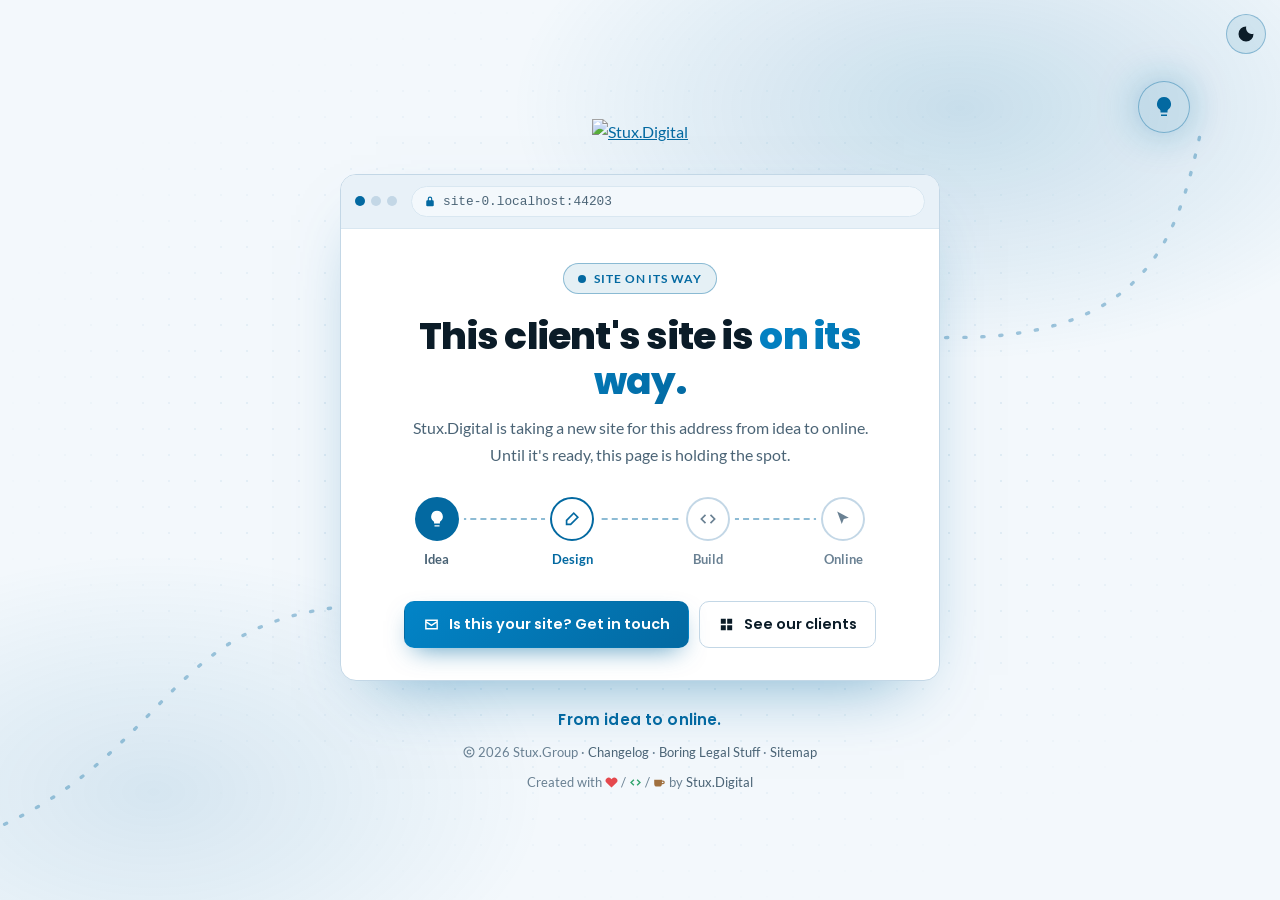
==== index.html @ cacc1849 "Release v1.0.0 See CHANGELOG.md for details." ====
<!DOCTYPE html>
<html lang="en">
<head>
    <meta charset="utf-8">
    <meta name="viewport" content="width=device-width, initial-scale=1">
    <title>Stux.Digital — A client site on its way</title>
    <meta name="description" content="This address belongs to a Stux.Digital client, and their new site is on its way.">
    <meta name="theme-color" content="#0b1218">
    <link rel="canonical" href="https://clientpage.stux.digital/">
    <link rel="icon" href="https://global.media.stux.digital/favicon.ico" sizes="any">
    <link rel="icon" type="image/png" href="https://global.media.stux.digital/icon-light.png">
    <script>
    // Before paint: the theme picked earlier (stuxdigital-theme), else the system's.
    (function () {
        var t = null;
        try { t = localStorage.getItem('stuxdigital-theme'); } catch (e) {}
        if (t !== 'light' && t !== 'dark') t = window.matchMedia('(prefers-color-scheme: light)').matches ? 'light' : 'dark';
        document.documentElement.setAttribute('data-theme', t);
    })();
    </script>
    <link rel="stylesheet" href="/assets/css/site.css">
    <link rel="stylesheet" href="/assets/site-banner.css">
</head>
<body class="page page--home">
    <button type="button" id="theme-toggle" class="theme-toggle" title="Toggle light/dark mode" aria-label="Toggle light/dark mode"><svg class="ico ico-sun" viewBox="0 0 24 24" aria-hidden="true" focusable="false"><path d="M12 7a5 5 0 1 1 0 10 5 5 0 0 1 0-10zM11 1h2v3h-2zm0 19h2v3h-2zM1 11h3v2H1zm19 0h3v2h-3zM4.2 2.8l2.1 2.1-1.4 1.4-2.1-2.1zm14.9 14.9 2.1 2.1-1.4 1.4-2.1-2.1zM2.8 19.8l2.1-2.1 1.4 1.4-2.1 2.1zM17.7 4.9l2.1-2.1 1.4 1.4-2.1 2.1z"/></svg><svg class="ico ico-moon" viewBox="0 0 24 24" aria-hidden="true" focusable="false"><path d="M12.3 2a8 8 0 0 0 9.7 9.7A10 10 0 1 1 12.3 2z"/></svg></button>
    <div class="bg" aria-hidden="true">
        <svg class="bg-path" viewBox="0 0 1200 800" preserveAspectRatio="xMidYMid slice" focusable="false">
            <path d="M-40 760 C 180 700, 160 560, 330 540 S 560 640, 640 520 S 700 300, 880 300 S 1080 200, 1100 110"/>
        </svg>
        <span class="bg-bulb"><svg class="ico" viewBox="0 0 24 24" aria-hidden="true" focusable="false"><path d="M9 21h6v-1.5H9zm3-19a7 7 0 0 0-4.2 12.6c.5.4.7.9.7 1.4v1.5h7V16c0-.5.2-1 .7-1.4A7 7 0 0 0 12 2z"/></svg></span>
    </div>

    <main class="wrap">
        <a class="logo" href="https://stux.digital" target="_blank" rel="noopener" title="Stux.Digital"><img class="only-dark" src="https://global.media.stux.digital/logo-light.png" alt="Stux.Digital" width="300" height="120"><img class="only-light" src="https://global.media.stux.digital/logo.png" alt="Stux.Digital" width="300" height="120"></a>

        <div class="browser">
            <div class="browser-bar" aria-hidden="true">
                <span class="browser-dots"><i></i><i></i><i></i></span>
                <span class="browser-url"><svg class="lock" viewBox="0 0 16 16" aria-hidden="true" focusable="false"><path d="M5 7V5a3 3 0 0 1 6 0v2h.5A1.5 1.5 0 0 1 13 8.5v5a1.5 1.5 0 0 1-1.5 1.5h-7A1.5 1.5 0 0 1 3 13.5v-5A1.5 1.5 0 0 1 4.5 7zm1.5 0h3V5a1.5 1.5 0 0 0-3 0z"/></svg><span data-current-host>clientpage.stux.digital</span></span>
            </div>
            <div class="browser-body">
                <span class="chip chip--soon"><span class="chip-dot"></span>Site on its way</span>
                <h1>This client's site is <em>on its way.</em></h1>
                <p class="lede">Stux.Digital is taking a new site for this address from idea to online. Until it's ready, this page is holding the spot.</p>
                <ol class="steps">
                    <li class="step step--done"><span class="step-dot"><svg class="ico" viewBox="0 0 24 24" aria-hidden="true" focusable="false"><path d="M9 21h6v-1.5H9zm3-19a7 7 0 0 0-4.2 12.6c.5.4.7.9.7 1.4v1.5h7V16c0-.5.2-1 .7-1.4A7 7 0 0 0 12 2z"/></svg></span><span class="step-label">Idea</span><span class="sr-only"> (Done)</span></li>
                    <li class="step step--current"><span class="step-dot"><svg class="ico" viewBox="0 0 24 24" aria-hidden="true" focusable="false"><path d="m14.1 3.6 6.3 6.3-9.6 9.6H4.5v-6.3zm0 2.8-7.6 7.6v3.5H10l7.6-7.6z"/></svg></span><span class="step-label">Design</span><span class="sr-only"> (In progress)</span></li>
                    <li class="step step--next"><span class="step-dot"><svg class="ico" viewBox="0 0 24 24" aria-hidden="true" focusable="false"><path d="M8.3 6.3 9.7 7.7 5.4 12l4.3 4.3-1.4 1.4L2.6 12zm7.4 0L21.4 12l-5.7 5.7-1.4-1.4 4.3-4.3-4.3-4.3z"/></svg></span><span class="step-label">Build</span><span class="sr-only"> (Up next)</span></li>
                    <li class="step step--next"><span class="step-dot"><svg class="ico" viewBox="0 0 24 24" aria-hidden="true" focusable="false"><path d="M5 3l14 7.4-6.1 1.7L10.5 18z"/></svg></span><span class="step-label">Online</span><span class="sr-only"> (Up next)</span></li>
                </ol>
                <div class="actions">
                    <a class="btn btn-primary" href="mailto:hello@stux.digital"><svg class="ico" viewBox="0 0 24 24" aria-hidden="true" focusable="false"><path d="M3 5h18v14H3zm2 2v.4l7 4.6 7-4.6V7zm14 2.8-7 4.6-7-4.6V17h14z"/></svg>Is this your site? Get in touch</a>
                    <a class="btn btn-ghost" href="https://clients.stux.digital" target="_blank" rel="noopener"><svg class="ico" viewBox="0 0 24 24" aria-hidden="true" focusable="false"><path d="M4 4h7v7H4zm9 0h7v7h-7zM4 13h7v7H4zm9 0h7v7h-7z"/></svg>See our clients</a>
                </div>
            </div>
        </div>

        <p class="tagline">From idea to online.</p>
        <p class="foot-links"><svg class="copy-glyph" viewBox="0 0 16 16" width="12" height="12" aria-hidden="true" focusable="false"><title>Copyright</title><circle cx="8" cy="8" r="6.6" fill="none" stroke="currentColor" stroke-width="1.5"/><path d="M10.2 6.3A2.6 2.6 0 1 0 10.2 9.7" fill="none" stroke="currentColor" stroke-width="1.5" stroke-linecap="round"/></svg><span class="sr-only">Copyright</span> <span data-copyright-years data-start="2026">2026</span> Stux.Group &middot; <a href="/changelog" data-site-version>Changelog</a> &middot; <a href="/legal">Boring Legal Stuff</a> &middot; <a href="/sitemap/">Sitemap</a></p>
        <p class="made">Created with <svg class="made-i made-love" viewBox="0 0 16 16" aria-hidden="true" focusable="false"><title>Love</title><path d="M8 14.3 1.9 8.4A3.7 3.7 0 0 1 7.2 3.1L8 3.9l.8-.8a3.7 3.7 0 0 1 5.3 5.3z"/></svg> / <svg class="made-i made-code" viewBox="0 0 16 16" aria-hidden="true" focusable="false"><title>Code</title><path d="M5.4 3.9 1.3 8l4.1 4.1 1.2-1.2L3.7 8l2.9-2.9zm5.2 0L9.4 5.1 12.3 8l-2.9 2.9 1.2 1.2L14.7 8z"/></svg> / <svg class="made-i made-coffee" viewBox="0 0 16 16" aria-hidden="true" focusable="false"><title>Coffee</title><path d="M1.5 4.5h9.5v5A3.5 3.5 0 0 1 7.5 13h-2.5A3.5 3.5 0 0 1 1.5 9.5zM11 5.5h1.2a2.3 2.3 0 0 1 0 4.6H11V8.6h1.2a.8.8 0 0 0 0-1.6H11z"/></svg><span class="sr-only"> love, code and coffee</span> by <a href="https://stux.digital" target="_blank" rel="noopener">Stux.Digital</a></p>
    </main>

    <script src="/assets/js/site.js"></script>
    <script src="/assets/dev-mode.js"></script>
    <script src="/assets/site-banners.js"></script>
    <script src="/assets/site-banner.js"></script>
</body>
</html>
---- assets/css/site.css ----
/*
 * Stux.Digital pages - shared stylesheet (clientpage, soonpage, maintenancepage).
 *
 * Stux.Digital's two-tone sky blue, straight from the logo: #38bdf8 on dark, #0369a1 on light.
 * The twist on the Stux.Group placeholder pages: everything sits in a browser window like the
 * one in the logo (its address bar shows where the page is served), a winding path runs behind
 * the page to a lightbulb, and progress steps show where the site is on its way online.
 * Theme: <html data-theme="dark|light">, set before paint from stuxdigital-theme or the system.
 */

/* Self-hosted (SIL Open Font License), latin subset only: no third-party requests. */
@font-face { font-family: "Lato"; font-weight: 400; font-display: swap; src: url("/assets/fonts/lato-400-latin.woff2") format("woff2"); }
@font-face { font-family: "Lato"; font-weight: 700; font-display: swap; src: url("/assets/fonts/lato-700-latin.woff2") format("woff2"); }
@font-face { font-family: "Poppins"; font-weight: 600; font-display: swap; src: url("/assets/fonts/poppins-600-latin.woff2") format("woff2"); }
@font-face { font-family: "Poppins"; font-weight: 700; font-display: swap; src: url("/assets/fonts/poppins-700-latin.woff2") format("woff2"); }
@font-face { font-family: "Poppins"; font-weight: 800; font-display: swap; src: url("/assets/fonts/poppins-800-latin.woff2") format("woff2"); }

:root,
:root[data-theme="dark"] {
    color-scheme: dark;
    --bg: #0b1218;
    --bg-raised: #0f1820;
    --card: #121d27;
    --border: #1f2f3c;
    --border-strong: #2b4152;
    --text: #eef6fb;
    --muted: #a3b7c4;
    --faint: #7a909e;
    --accent: #38bdf8;
    --accent-rgb: 56, 189, 248;
    --accent-bright: #7dd3fc;
    --accent-ink: #03253a;
    --accent-soft: rgba(56, 189, 248, 0.14);
    --accent-grad: linear-gradient(135deg, #7dd3fc 0%, #38bdf8 55%, #0ea5e9 100%);
    --maint: #f0b429;
    --maint-rgb: 240, 180, 41;
    --ok: #34d399;
    --font-sans: "Lato", -apple-system, BlinkMacSystemFont, "Segoe UI", Roboto, Helvetica, Arial, sans-serif;
    --font-display: "Poppins", var(--font-sans);
    --font-mono: "SFMono-Regular", Consolas, "Liberation Mono", Menlo, monospace;
}
:root[data-theme="light"] {
    color-scheme: light;
    --bg: #f3f8fc;
    --bg-raised: #e8f1f8;
    --card: #ffffff;
    --border: #d9e7f1;
    --border-strong: #c3d7e6;
    --text: #0b1c28;
    --muted: #4b6476;
    --faint: #6a8193;
    --accent: #0369a1;
    --accent-rgb: 3, 105, 161;
    --accent-bright: #0369a1;
    --accent-ink: #ffffff;
    --accent-soft: rgba(3, 105, 161, 0.1);
    --accent-grad: linear-gradient(135deg, #0284c7 0%, #0369a1 100%);
    --maint: #9a6a00;
    --maint-rgb: 154, 106, 0;
    --ok: #0f7a55;
}

*, *::before, *::after { box-sizing: border-box; }
html { -webkit-text-size-adjust: 100%; }
body {
    margin: 0;
    min-height: 100vh;
    background: var(--bg);
    color: var(--text);
    font-family: var(--font-sans);
    line-height: 1.65;
    -webkit-font-smoothing: antialiased;
    transition: background-color 0.3s, color 0.3s;
}
a { color: var(--accent-bright); }
code { font-family: var(--font-mono); font-size: 0.88em; background: var(--accent-soft); padding: 1px 5px; border-radius: 4px; }
.sr-only { position: absolute; width: 1px; height: 1px; padding: 0; margin: -1px; overflow: hidden; clip: rect(0, 0, 0, 0); white-space: nowrap; border: 0; }
.ico { width: 18px; height: 18px; fill: currentColor; flex: none; }

/* Theme-swapped images: the bright logo/icon variants on dark, the deep ones on light. */
:root[data-theme="dark"] .only-light,
:root[data-theme="light"] .only-dark { display: none; }

/* ── Background: soft sky glow, a dotted grid, and the logo's winding path to a lightbulb ── */
.bg { position: fixed; inset: 0; z-index: 0; pointer-events: none; overflow: hidden; }
.bg::before {
    content: ""; position: absolute; inset: 0;
    background:
        radial-gradient(640px 360px at 75% 12%, rgba(var(--accent-rgb), 0.18), transparent 70%),
        radial-gradient(560px 340px at 12% 88%, rgba(var(--accent-rgb), 0.12), transparent 70%);
}
.bg::after {
    content: ""; position: absolute; inset: 0;
    background-image: radial-gradient(rgba(var(--accent-rgb), 0.22) 1px, transparent 1.5px);
    background-size: 26px 26px;
    -webkit-mask-image: radial-gradient(ellipse at center, #000 20%, transparent 75%);
    mask-image: radial-gradient(ellipse at center, #000 20%, transparent 75%);
    opacity: 0.55;
}
.bg-path { position: absolute; inset: 0; width: 100%; height: 100%; }
.bg-path path {
    fill: none; stroke: rgba(var(--accent-rgb), 0.35); stroke-width: 3; stroke-linecap: round;
    stroke-dasharray: 2 14;
    animation: path-flow 9s linear infinite;
}
@keyframes path-flow { to { stroke-dashoffset: -320; } }
.bg-bulb {
    position: absolute; right: 7%; top: 9%;
    display: grid; place-items: center; width: 52px; height: 52px; border-radius: 50%;
    color: var(--accent); background: var(--accent-soft); border: 1px solid rgba(var(--accent-rgb), 0.4);
    box-shadow: 0 0 40px rgba(var(--accent-rgb), 0.35);
    animation: bulb 3.2s ease-in-out infinite;
}
.bg-bulb .ico { width: 24px; height: 24px; }
@keyframes bulb { 50% { box-shadow: 0 0 64px rgba(var(--accent-rgb), 0.6); } }
@media (max-width: 640px) { .bg-bulb { display: none; } }

/* ── Theme toggle ── */
.theme-toggle {
    position: fixed; top: calc(14px + var(--banner-h, 0px)); right: 14px; z-index: 20;
    display: grid; place-items: center; width: 40px; height: 40px; padding: 0;
    border-radius: 50%; cursor: pointer; color: var(--text);
    background: var(--accent-soft); border: 1px solid rgba(var(--accent-rgb), 0.35);
    transition: background 0.2s;
}
.theme-toggle:hover { background: rgba(var(--accent-rgb), 0.24); }
.theme-toggle .ico { width: 18px; height: 18px; }
:root[data-theme="dark"] .ico-moon,
:root[data-theme="light"] .ico-sun { display: none; }

/* ── The browser window ── */
.browser {
    position: relative;
    width: 100%;
    border: 1px solid var(--border-strong);
    border-radius: 16px;
    background: var(--card);
    overflow: hidden;
    box-shadow: 0 30px 70px -36px rgba(var(--accent-rgb), 0.6), 0 2px 0 rgba(255, 255, 255, 0.02) inset;
}
.browser-bar {
    display: flex; align-items: center; gap: 14px;
    padding: 11px 14px;
    background: var(--bg-raised);
    border-bottom: 1px solid var(--border);
}
.browser-dots { display: inline-flex; gap: 6px; flex: none; }
.browser-dots i { width: 10px; height: 10px; border-radius: 50%; background: var(--border-strong); }
.browser-dots i:first-child { background: var(--accent); }
.browser-url {
    flex: 1; min-width: 0;
    display: inline-flex; align-items: center; gap: 7px;
    padding: 4px 12px; border-radius: 999px;
    border: 1px solid var(--border); background: var(--bg);
    color: var(--muted); font-family: var(--font-mono); font-size: 0.8rem;
    white-space: nowrap; overflow: hidden; text-overflow: ellipsis;
}
.browser-url span { overflow: hidden; text-overflow: ellipsis; }
.lock { width: 12px; height: 12px; flex: none; fill: var(--accent); }
.browser-body { padding: 34px 32px 32px; }

/* ── Home page ── */
.wrap {
    position: relative; z-index: 1;
    max-width: 640px; margin: 0 auto;
    min-height: calc(100vh - var(--banner-h, 0px));
    padding: 48px 20px 32px;
    display: flex; flex-direction: column; align-items: center; justify-content: center;
    text-align: center;
}
.logo { display: block; margin: 0 0 28px; }
.logo img { height: 92px; width: auto; }
.page--home .browser-body { text-align: center; }

.chip {
    display: inline-flex; align-items: center; gap: 8px;
    padding: 5px 14px; border-radius: 999px;
    font-size: 0.74rem; font-weight: 700; letter-spacing: 0.08em; text-transform: uppercase;
    color: var(--accent-bright); background: var(--accent-soft); border: 1px solid rgba(var(--accent-rgb), 0.4);
}
.chip-dot { width: 8px; height: 8px; border-radius: 50%; background: var(--accent); animation: pulse 2s ease-out infinite; }
.chip--maint { color: var(--maint); background: rgba(var(--maint-rgb), 0.12); border-color: rgba(var(--maint-rgb), 0.4); }
.chip--maint .chip-dot { background: var(--maint); --pulse-rgb: var(--maint-rgb); }
@keyframes pulse {
    0% { box-shadow: 0 0 0 0 rgba(var(--pulse-rgb, var(--accent-rgb)), 0.6); }
    70%, 100% { box-shadow: 0 0 0 7px rgba(var(--pulse-rgb, var(--accent-rgb)), 0); }
}

h1 {
    font-family: var(--font-display); font-weight: 800;
    font-size: clamp(1.7rem, 5vw, 2.35rem); line-height: 1.18; letter-spacing: -0.02em;
    margin: 20px 0 12px;
}
h1 em {
    font-style: normal;
    background: var(--accent-grad); -webkit-background-clip: text; background-clip: text; color: transparent;
}
.lede { color: var(--muted); font-size: 1.02rem; max-width: 470px; margin: 0 auto 28px; }

/* Progress steps along a dashed path: done, in progress (pulsing), up next. */
.steps {
    list-style: none; margin: 0 0 30px; padding: 0;
    display: grid; grid-template-columns: repeat(4, minmax(0, 1fr)); gap: 8px;
    position: relative;
}
.steps::before {
    content: ""; position: absolute; top: 21px; left: 12.5%; right: 12.5%;
    border-top: 2px dashed rgba(var(--accent-rgb), 0.45);
}
.step { position: relative; display: flex; flex-direction: column; align-items: center; gap: 8px; }
.step-dot {
    display: grid; place-items: center; width: 44px; height: 44px; border-radius: 50%;
    background: var(--card); border: 2px solid var(--border-strong); color: var(--faint);
    box-shadow: 0 0 0 5px var(--card);
}
.step-dot .ico { width: 20px; height: 20px; }
.step-label { font-size: 0.82rem; font-weight: 700; color: var(--faint); }
.step--done .step-dot { background: var(--accent); border-color: var(--accent); color: var(--accent-ink); }
.step--done .step-label { color: var(--muted); }
.step--current .step-dot { border-color: var(--accent); color: var(--accent); animation: pulse 2s ease-out infinite; }
.step--current .step-label { color: var(--accent-bright); }

.actions { display: flex; flex-wrap: wrap; gap: 10px; justify-content: center; }
.btn {
    display: inline-flex; align-items: center; justify-content: center; gap: 9px;
    padding: 11px 18px; border-radius: 10px;
    font-family: var(--font-display); font-size: 0.9rem; font-weight: 600;
    text-decoration: none; border: 1px solid transparent;
    transition: transform 0.15s, box-shadow 0.2s, background 0.2s, border-color 0.2s;
}
.btn:hover { transform: translateY(-1px); }
.btn-primary { background: var(--accent-grad); color: var(--accent-ink); box-shadow: 0 10px 26px -10px rgba(var(--accent-rgb), 0.7); }
.btn-ghost { color: var(--text); background: transparent; border-color: var(--border-strong); }
.btn-ghost:hover { background: var(--accent-soft); border-color: var(--accent); }
.btn .ico { width: 17px; height: 17px; }

.tagline {
    margin: 26px 0 6px; font-family: var(--font-display); font-weight: 600; font-size: 0.95rem;
    color: var(--accent-bright); letter-spacing: 0.01em;
}
.foot-links, .made { margin: 4px 0; font-size: 0.8rem; color: var(--faint); }
.foot-links a, .made a { color: var(--muted); text-decoration: none; }
.foot-links a:hover, .made a:hover { color: var(--text); }
.copy-glyph { vertical-align: -1px; }
.made-i { width: 13px; height: 13px; vertical-align: -2px; fill: currentColor; }
.made-love { color: #e5484d; }
.made-code { color: #30a46c; }
.made-coffee { color: #a0703f; }

@media (max-width: 520px) {
    .browser-body { padding: 26px 18px 24px; }
    .logo img { height: 72px; }
    .steps { grid-template-columns: repeat(2, minmax(0, 1fr)); row-gap: 18px; }
    .steps::before { display: none; }
    .actions .btn { width: 100%; }
}

/* ── Legal, changelog, sitemap and 404 pages ── */
.site-header {
    position: relative; z-index: 2;
    max-width: 860px; margin: 0 auto; padding: 18px 20px;
    display: flex; align-items: center; justify-content: space-between; gap: 12px;
}
.page--doc .theme-toggle { position: static; }
.brand { display: inline-flex; align-items: center; gap: 10px; color: var(--text); text-decoration: none; font-family: var(--font-display); font-weight: 700; }
.brand img { width: 30px; height: 30px; }
.brand-sub { color: var(--accent-bright); font-weight: 600; }
.doc { position: relative; z-index: 1; max-width: 860px; margin: 0 auto; padding: 8px 20px 24px; }
.prose h1 { margin-top: 0; font-size: clamp(1.6rem, 4.5vw, 2.1rem); }
.prose h2 { font-family: var(--font-display); font-size: 1.1rem; font-weight: 700; margin: 28px 0 8px; }
.prose p, .prose li { color: var(--muted); }
.prose p { margin: 0 0 12px; }
.prose strong { color: var(--text); }
.subtitle { color: var(--muted); margin: 0 0 22px; }
.meta { font-size: 0.85rem; color: var(--faint); margin: -4px 0 18px !important; }
.back-link { display: inline-block; margin-bottom: 16px; font-size: 0.88rem; text-decoration: none; }
.note { margin-top: 22px !important; font-size: 0.9rem; }
.cards { display: grid; grid-template-columns: repeat(auto-fill, minmax(230px, 1fr)); gap: 12px; }
.card {
    display: flex; flex-direction: column; gap: 4px; padding: 16px 18px; border-radius: 12px;
    border: 1px solid var(--border); background: var(--bg); text-decoration: none;
    transition: border-color 0.2s, transform 0.15s;
}
.card:hover { border-color: var(--accent); transform: translateY(-1px); }
.card-title { font-family: var(--font-display); font-weight: 600; color: var(--text); }
.card-desc { font-size: 0.88rem; color: var(--muted); }
.card-url { font-family: var(--font-mono); font-size: 0.72rem; color: var(--accent-bright); overflow-wrap: anywhere; }
.site-footer { position: relative; z-index: 1; text-align: center; padding: 8px 20px 34px; font-size: 0.8rem; color: var(--faint); }
.site-footer p { margin: 4px 0; }

.nf { text-align: center; padding: 10px 0 6px; }
.prose .nf-code {
    margin: 0 !important; font-family: var(--font-display); font-weight: 800; font-size: clamp(3.4rem, 12vw, 5.5rem); line-height: 1;
    background: var(--accent-grad); -webkit-background-clip: text; background-clip: text; color: transparent;
}
.nf .subtitle { max-width: 440px; margin: 0 auto 24px; }

/* Changelog: section badges in the fixed order and palette (Added, Changed, Fixed, Removed, Security, Deprecated). */
.cl-entry { padding: 18px 0; border-top: 1px solid var(--border); }
.cl-entry:first-child { border-top: 0; padding-top: 0; }
.cl-version { font-family: var(--font-display); font-size: 1.15rem; margin: 0 0 6px; }
.cl-section { font-size: 0.95rem; margin: 12px 0 4px; }
.cl-label {
    display: inline-block; margin: 10px 0 6px; padding: 3px 9px; border-radius: 5px;
    font-size: 0.72rem; font-weight: 800; letter-spacing: 0.08em; text-transform: uppercase;
    color: var(--cl); background: color-mix(in srgb, var(--cl) 14%, transparent); border: 1px solid color-mix(in srgb, var(--cl) 45%, transparent);
}
.cl-label-added { --cl: #2ecc71; }
.cl-label-changed { --cl: #3ba7ff; }
.cl-label-fixed { --cl: #ffa64d; }
.cl-label-removed { --cl: #ff4d4d; }
.cl-label-security { --cl: #b06bff; }
.cl-label-deprecated { --cl: #8a8a94; }
:root[data-theme="light"] .cl-label-added { --cl: #1e8449; }
:root[data-theme="light"] .cl-label-changed { --cl: #1a6fc0; }
:root[data-theme="light"] .cl-label-fixed { --cl: #b8650f; }
:root[data-theme="light"] .cl-label-removed { --cl: #c62828; }
:root[data-theme="light"] .cl-label-security { --cl: #7b3fc4; }
:root[data-theme="light"] .cl-label-deprecated { --cl: #5f5f68; }
.cl-list { margin: 0; padding-left: 20px; }
.cl-list li { margin: 4px 0; font-size: 0.93rem; }

/* Site banners (dev mode): sit above the page, and push the fixed toggle down. */
.site-banners { --banner-page-bg: var(--bg); --banner-text: var(--text); --banner-site: #38bdf8; --banner-site-light: #0369a1; }

@media (prefers-reduced-motion: reduce) {
    .bg-path path, .bg-bulb, .chip-dot, .step--current .step-dot { animation: none; }
    .btn, .card { transition: none; }
}
---- assets/site-banner.css ----
/*
 * Site banner - one component, four variants (site, soon, dev, maintenance)
 *
 * Self-contained: copy this file (and site-banner.js) into any project. Muted and
 * readable, and it never covers or cuts off the page.
 *
 * Markup (stack order when several apply: maintenance, soon, dev, site):
 *
 *   <html class="has-site-banner">            (only while a banner is shown)
 *   <body>
 *     <div class="site-banners" data-site-banners>
 *       <div class="site-banner site-banner--dev" role="note">
 *         <span class="site-banner-label">Dev mode</span>
 *         <span class="site-banner-text">Local preview. Run <code>dev-server.sh --no-dev-mode</code>…</span>
 *       </div>
 *     </div>
 *     …the page…
 *
 * Position: sticky at the top of the document by default. If the page scrolls something
 * other than the document (e.g. html{overflow:hidden} + body{overflow:auto}), add
 * .site-banners--fixed to the wrapper and .site-banner-fixed to <html>: the banners are
 * fixed to the top and <body> is padded by their height instead.
 *
 * --banner-h on :root is the banners' height (0px without a banner). site-banner.js keeps
 * it exact with a ResizeObserver, including when the text wraps on phones; the value
 * below is a one-line estimate for no-JS. Offset anything fixed or sticky at the top by
 * it: top: calc(<gap> + var(--banner-h, 0px)), and full-height layouts by
 * min-height: calc(100dvh - var(--banner-h, 0px)). Fixed background layers don't need it.
 *
 * Theme hooks - map these to the project's own tokens (defaults in brackets):
 *   --banner-page-bg   the page background        [var(--bg), #0d1117]
 *   --banner-text      the normal body text       [var(--text), #e6edf3]
 *   --banner-site      the site's own accent      [var(--brand), #3ba7ff] (dark theme)
 *   --banner-site-light  its light-theme accent   [#0a5fb4]
 *   --banner-site-glyph  the site notice's pattern tile, a 48px SVG data URI used as a
 *                      mask (e.g. the project's icon as a silhouette) [a small sparkle]
 * Light theme is picked up from :root.theme-light, :root[data-theme="light"], or the
 * system preference unless :root.theme-dark / [data-theme="dark"] overrides it.
 */

:root {
    --banner-h: 0px;
}

:root.has-site-banner {
    --banner-h: 38px;
    scroll-padding-top: var(--banner-h);
}

.site-banners {
    position: sticky;
    top: 0;
    z-index: 900; /* above page content, below modals (1000+) */
}

.site-banners--fixed {
    position: fixed;
    left: 0;
    right: 0;
}

/* Fixed mode: <html class="has-site-banner site-banner-fixed"> pads <body> instead. */
:root.has-site-banner.site-banner-fixed body {
    padding-top: var(--banner-h);
    scroll-padding-top: var(--banner-h);
}

.site-banner {
    /* Dark-theme accents (the default) */
    --banner-accent: var(--banner-site, var(--brand, #3ba7ff));
    --banner-ink: var(--banner-accent);
    position: relative;
    display: flex;
    flex-wrap: wrap;
    align-items: center;
    justify-content: center;
    gap: 6px 10px;
    padding: 8px 16px;
    /* The page background tinted with the accent; the fallback is the plain page background. */
    --banner-tint: color-mix(in srgb, var(--banner-accent) 12%, var(--banner-page-bg, var(--bg, #0d1117)));
    background: var(--banner-page-bg, var(--bg, #0d1117));
    background: var(--banner-tint);
    border-bottom: 1px solid var(--banner-accent);
    border-bottom-color: color-mix(in srgb, var(--banner-accent) 35%, transparent);
    color: var(--banner-text, var(--text, #e6edf3));
    font: 500 13.5px/1.4 system-ui, -apple-system, "Segoe UI", Roboto, sans-serif;
    text-align: center;
}

/* ── Icon pattern ──
 * Each variant tiles a small glyph across the banner in its accent at low opacity. The glyph
 * is a mask over an accent-coloured layer, so one SVG works in both themes. Pure decoration.
 * Override --banner-glyph (or --banner-site-glyph for the site variant) with your own
 * 48px tile to use another glyph. */
.site-banner {
    --banner-glyph: var(--banner-site-glyph, url("data:image/svg+xml,%3Csvg xmlns='http://www.w3.org/2000/svg' width='48' height='48' viewBox='0 0 48 48'%3E%3Cg transform='translate%285 5%29 scale%281.25%29 rotate%28-10 6 6%29'%3E%3Cpath d='M6 0.2a1.6 1.6 0 1 1 0 3.2A1.6 1.6 0 1 1 6 0.2zM3.9 4.6h3.3v5.3h1.1v1.9H3.7V9.9h1.2V6.5h-1z'/%3E%3C/g%3E%3Cg transform='translate%2829 29%29 scale%281.25%29 rotate%2810 6 6%29'%3E%3Cpath d='M6 0.2a1.6 1.6 0 1 1 0 3.2A1.6 1.6 0 1 1 6 0.2zM3.9 4.6h3.3v5.3h1.1v1.9H3.7V9.9h1.2V6.5h-1z'/%3E%3C/g%3E%3C/svg%3E"));
}
.site-banner--dev         { --banner-glyph: url("data:image/svg+xml,%3Csvg xmlns='http://www.w3.org/2000/svg' width='48' height='48' viewBox='0 0 48 48'%3E%3Cg transform='translate%285 5%29 scale%281.25%29 rotate%28-10 6 6%29'%3E%3Cpath d='M3.7 2.3 4.9 3.5 2.4 6l2.5 2.5-1.2 1.2L0 6zM8.3 2.3 12 6 8.3 9.7 7.1 8.5 9.6 6 7.1 3.5zM6.7 1.6l1.1.4-2.5 8.4-1.1-.4z'/%3E%3C/g%3E%3Cg transform='translate%2829 29%29 scale%281.25%29 rotate%2810 6 6%29'%3E%3Cpath d='M3.7 2.3 4.9 3.5 2.4 6l2.5 2.5-1.2 1.2L0 6zM8.3 2.3 12 6 8.3 9.7 7.1 8.5 9.6 6 7.1 3.5zM6.7 1.6l1.1.4-2.5 8.4-1.1-.4z'/%3E%3C/g%3E%3C/svg%3E"); }
.site-banner--soon        { --banner-glyph: url("data:image/svg+xml,%3Csvg xmlns='http://www.w3.org/2000/svg' width='48' height='48' viewBox='0 0 48 48'%3E%3Cg transform='translate%285 5%29 scale%281.25%29 rotate%2835 6 6%29'%3E%3Cpath fill-rule='evenodd' d='M6 0c2.9 1.9 3.6 5.2 2.6 8.3H3.4C2.4 5.2 3.1 1.9 6 0zM6 2.9a1.25 1.25 0 1 0 0 2.5A1.25 1.25 0 1 0 6 2.9z'/%3E%3Cpath d='M3.2 5.4 1 9.6h2.9zM8.8 5.4 11 9.6H8.1zM4.5 9h3L6 12z'/%3E%3C/g%3E%3Cg transform='translate%2829 29%29 scale%281.25%29 rotate%2855 6 6%29'%3E%3Cpath fill-rule='evenodd' d='M6 0c2.9 1.9 3.6 5.2 2.6 8.3H3.4C2.4 5.2 3.1 1.9 6 0zM6 2.9a1.25 1.25 0 1 0 0 2.5A1.25 1.25 0 1 0 6 2.9z'/%3E%3Cpath d='M3.2 5.4 1 9.6h2.9zM8.8 5.4 11 9.6H8.1zM4.5 9h3L6 12z'/%3E%3C/g%3E%3C/svg%3E"); }
.site-banner--maintenance { --banner-glyph: url("data:image/svg+xml,%3Csvg xmlns='http://www.w3.org/2000/svg' width='48' height='48' viewBox='0 0 48 48'%3E%3Cg transform='translate%285 5%29 scale%281.25%29 rotate%28-10 6 6%29'%3E%3Cg transform='rotate%2845 6 6%29'%3E%3Cpath fill-rule='evenodd' d='M6 0a2.9 2.9 0 1 1 0 5.8A2.9 2.9 0 1 1 6 0zM5.05 -0.5h1.9v2.9h-1.9z'/%3E%3Crect x='4.9' y='4.6' width='2.2' height='7.4' rx='1.1'/%3E%3C/g%3E%3C/g%3E%3Cg transform='translate%2829 29%29 scale%281.25%29 rotate%2810 6 6%29'%3E%3Cg transform='rotate%2845 6 6%29'%3E%3Cpath fill-rule='evenodd' d='M6 0a2.9 2.9 0 1 1 0 5.8A2.9 2.9 0 1 1 6 0zM5.05 -0.5h1.9v2.9h-1.9z'/%3E%3Crect x='4.9' y='4.6' width='2.2' height='7.4' rx='1.1'/%3E%3C/g%3E%3C/g%3E%3C/svg%3E"); }

.site-banner::before {
    content: "";
    position: absolute;
    inset: 0;
    z-index: 0;
    background: var(--banner-accent);
    opacity: 0.12;
    /* The glyph grid, faded out behind the centred text so the words sit on the plain tint. */
    -webkit-mask: var(--banner-glyph) 0 50% / 48px 48px repeat,
        radial-gradient(ellipse 34% 140% at 50% 50%, transparent 45%, #000 100%);
    -webkit-mask-composite: source-in;
    mask: var(--banner-glyph) 0 50% / 48px 48px repeat,
        radial-gradient(ellipse 34% 140% at 50% 50%, transparent 45%, #000 100%);
    mask-composite: intersect;
    pointer-events: none;
}

.site-banner > * {
    position: relative;
    z-index: 1;
}

.site-banner--soon        { --banner-accent: #b98cff; }
.site-banner--dev         { --banner-accent: #d29922; }
.site-banner--maintenance { --banner-accent: #f0883e; }

/* Light theme: darker accents, and chip text darker still so it keeps >= 4.5:1. */
:root.theme-light .site-banner,
:root[data-theme="light"] .site-banner {
    --banner-accent: var(--banner-site-light, #0a5fb4);
    --banner-ink: color-mix(in srgb, var(--banner-accent) 75%, #000);
}
:root.theme-light .site-banner--soon,
:root[data-theme="light"] .site-banner--soon        { --banner-accent: #7b3fc4; }
:root.theme-light .site-banner--dev,
:root[data-theme="light"] .site-banner--dev         { --banner-accent: #8a5a00; }
:root.theme-light .site-banner--maintenance,
:root[data-theme="light"] .site-banner--maintenance { --banner-accent: #b3470f; }

@media (prefers-color-scheme: light) {
    :root:not(.theme-dark):not([data-theme="dark"]) .site-banner {
        --banner-accent: var(--banner-site-light, #0a5fb4);
        --banner-ink: color-mix(in srgb, var(--banner-accent) 75%, #000);
    }
    :root:not(.theme-dark):not([data-theme="dark"]) .site-banner--soon        { --banner-accent: #7b3fc4; }
    :root:not(.theme-dark):not([data-theme="dark"]) .site-banner--dev         { --banner-accent: #8a5a00; }
    :root:not(.theme-dark):not([data-theme="dark"]) .site-banner--maintenance { --banner-accent: #b3470f; }
}

.site-banner-label {
    flex: none;
    font-size: 11px;
    font-weight: 700;
    line-height: 1;
    letter-spacing: 0.06em;
    text-transform: uppercase;
    color: var(--banner-ink);
    /* Opaque (over the banner tint), so the icon pattern never shows through the chip. */
    background: color-mix(in srgb, var(--banner-accent) 18%, var(--banner-tint));
    border: 1px solid var(--banner-accent);
    border-radius: 4px;
    padding: 4px 6px;
}

.site-banner-text {
    min-width: 0;
}

.site-banner code {
    font: 12px/1.3 ui-monospace, SFMono-Regular, Menlo, Consolas, monospace;
    background: color-mix(in srgb, var(--banner-accent) 10%, transparent);
    border-radius: 4px;
    padding: 1px 5px;
    overflow-wrap: anywhere;
}

.site-banner a {
    color: inherit;
    text-decoration: underline;
    text-underline-offset: 2px;
}

.site-banner a::after {
    display: none; /* opt out of any animated link underline the site adds */
}

@media (prefers-reduced-motion: reduce) {
    .site-banner,
    .site-banner * {
        transition: none;
        animation: none;
    }
}
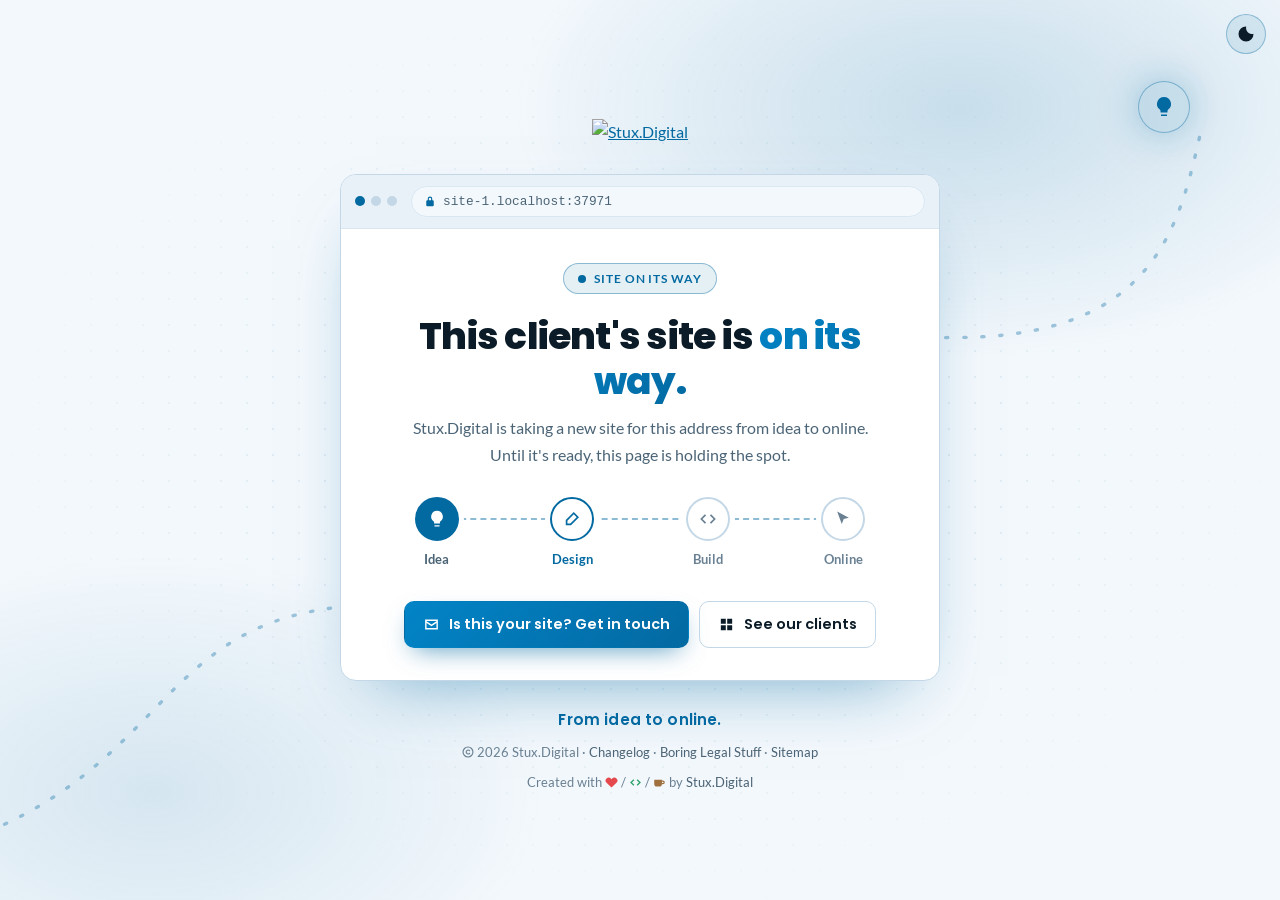
==== commit 4b063ad3: "Release v1.0.1 See CHANGELOG.md for details." ====
--- a/index.html
+++ b/index.html
@@ -56,7 +56,7 @@
         </div>
 
         <p class="tagline">From idea to online.</p>
-        <p class="foot-links"><svg class="copy-glyph" viewBox="0 0 16 16" width="12" height="12" aria-hidden="true" focusable="false"><title>Copyright</title><circle cx="8" cy="8" r="6.6" fill="none" stroke="currentColor" stroke-width="1.5"/><path d="M10.2 6.3A2.6 2.6 0 1 0 10.2 9.7" fill="none" stroke="currentColor" stroke-width="1.5" stroke-linecap="round"/></svg><span class="sr-only">Copyright</span> <span data-copyright-years data-start="2026">2026</span> Stux.Group &middot; <a href="/changelog" data-site-version>Changelog</a> &middot; <a href="/legal">Boring Legal Stuff</a> &middot; <a href="/sitemap/">Sitemap</a></p>
+        <p class="foot-links"><svg class="copy-glyph" viewBox="0 0 16 16" width="12" height="12" aria-hidden="true" focusable="false"><title>Copyright</title><circle cx="8" cy="8" r="6.6" fill="none" stroke="currentColor" stroke-width="1.5"/><path d="M10.2 6.3A2.6 2.6 0 1 0 10.2 9.7" fill="none" stroke="currentColor" stroke-width="1.5" stroke-linecap="round"/></svg><span class="sr-only">Copyright</span> <span data-copyright-years data-start="2026">2026</span> Stux.Digital &middot; <a href="/changelog" data-site-version>Changelog</a> &middot; <a href="/legal">Boring Legal Stuff</a> &middot; <a href="/sitemap/">Sitemap</a></p>
         <p class="made">Created with <svg class="made-i made-love" viewBox="0 0 16 16" aria-hidden="true" focusable="false"><title>Love</title><path d="M8 14.3 1.9 8.4A3.7 3.7 0 0 1 7.2 3.1L8 3.9l.8-.8a3.7 3.7 0 0 1 5.3 5.3z"/></svg> / <svg class="made-i made-code" viewBox="0 0 16 16" aria-hidden="true" focusable="false"><title>Code</title><path d="M5.4 3.9 1.3 8l4.1 4.1 1.2-1.2L3.7 8l2.9-2.9zm5.2 0L9.4 5.1 12.3 8l-2.9 2.9 1.2 1.2L14.7 8z"/></svg> / <svg class="made-i made-coffee" viewBox="0 0 16 16" aria-hidden="true" focusable="false"><title>Coffee</title><path d="M1.5 4.5h9.5v5A3.5 3.5 0 0 1 7.5 13h-2.5A3.5 3.5 0 0 1 1.5 9.5zM11 5.5h1.2a2.3 2.3 0 0 1 0 4.6H11V8.6h1.2a.8.8 0 0 0 0-1.6H11z"/></svg><span class="sr-only"> love, code and coffee</span> by <a href="https://stux.digital" target="_blank" rel="noopener">Stux.Digital</a></p>
     </main>
 
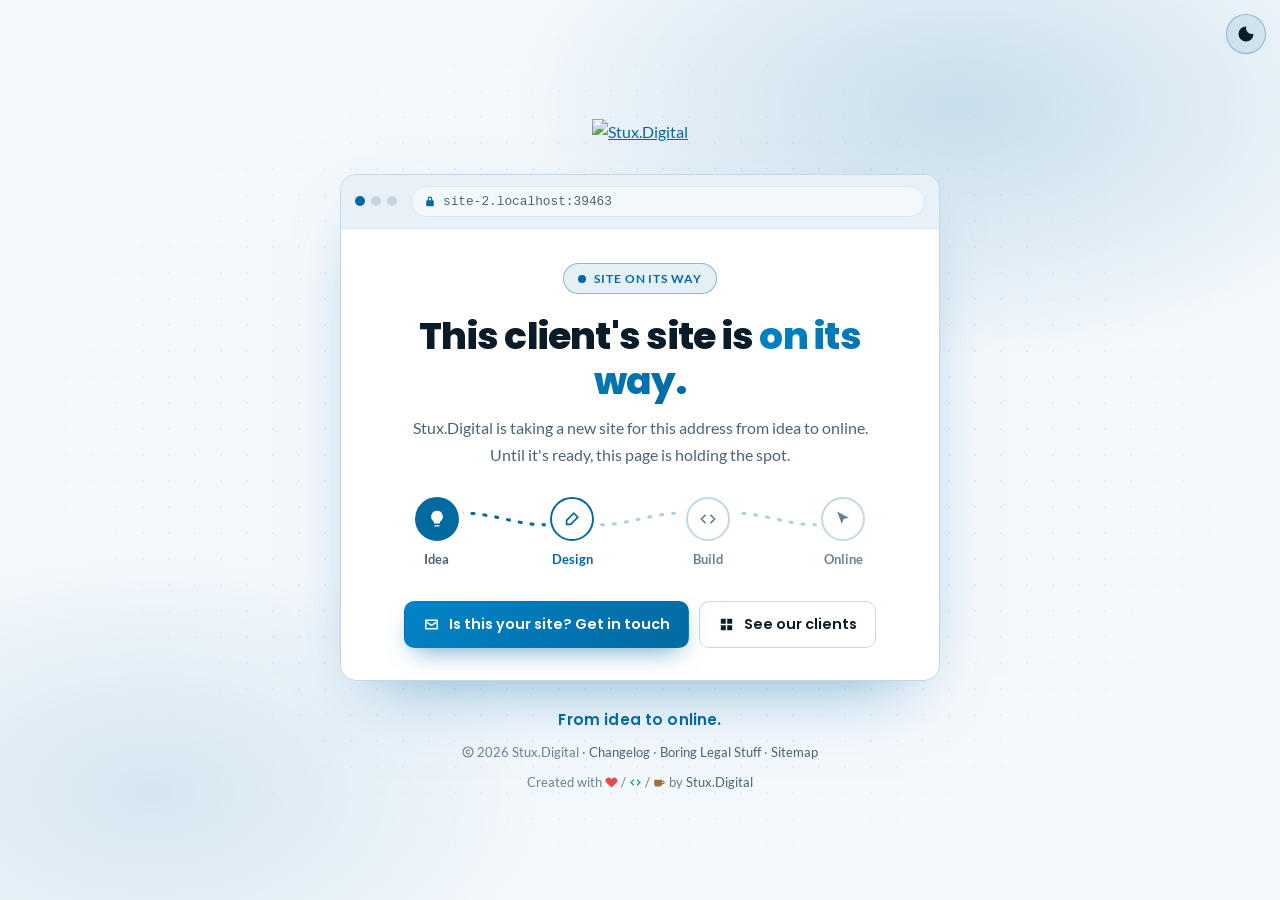
==== commit 993bebde: "Release v1.0.2 See CHANGELOG.md for details." ====
--- a/index.html
+++ b/index.html
@@ -24,10 +24,6 @@
 <body class="page page--home">
     <button type="button" id="theme-toggle" class="theme-toggle" title="Toggle light/dark mode" aria-label="Toggle light/dark mode"><svg class="ico ico-sun" viewBox="0 0 24 24" aria-hidden="true" focusable="false"><path d="M12 7a5 5 0 1 1 0 10 5 5 0 0 1 0-10zM11 1h2v3h-2zm0 19h2v3h-2zM1 11h3v2H1zm19 0h3v2h-3zM4.2 2.8l2.1 2.1-1.4 1.4-2.1-2.1zm14.9 14.9 2.1 2.1-1.4 1.4-2.1-2.1zM2.8 19.8l2.1-2.1 1.4 1.4-2.1 2.1zM17.7 4.9l2.1-2.1 1.4 1.4-2.1 2.1z"/></svg><svg class="ico ico-moon" viewBox="0 0 24 24" aria-hidden="true" focusable="false"><path d="M12.3 2a8 8 0 0 0 9.7 9.7A10 10 0 1 1 12.3 2z"/></svg></button>
     <div class="bg" aria-hidden="true">
-        <svg class="bg-path" viewBox="0 0 1200 800" preserveAspectRatio="xMidYMid slice" focusable="false">
-            <path d="M-40 760 C 180 700, 160 560, 330 540 S 560 640, 640 520 S 700 300, 880 300 S 1080 200, 1100 110"/>
-        </svg>
-        <span class="bg-bulb"><svg class="ico" viewBox="0 0 24 24" aria-hidden="true" focusable="false"><path d="M9 21h6v-1.5H9zm3-19a7 7 0 0 0-4.2 12.6c.5.4.7.9.7 1.4v1.5h7V16c0-.5.2-1 .7-1.4A7 7 0 0 0 12 2z"/></svg></span>
     </div>
 
     <main class="wrap">
--- a/assets/css/site.css
+++ b/assets/css/site.css
@@ -81,7 +81,7 @@
 :root[data-theme="dark"] .only-light,
 :root[data-theme="light"] .only-dark { display: none; }
 
-/* ── Background: soft sky glow, a dotted grid, and the logo's winding path to a lightbulb ── */
+/* ── Background: soft sky glow and a dotted grid ── */
 .bg { position: fixed; inset: 0; z-index: 0; pointer-events: none; overflow: hidden; }
 .bg::before {
     content: ""; position: absolute; inset: 0;
@@ -97,23 +97,6 @@
     mask-image: radial-gradient(ellipse at center, #000 20%, transparent 75%);
     opacity: 0.55;
 }
-.bg-path { position: absolute; inset: 0; width: 100%; height: 100%; }
-.bg-path path {
-    fill: none; stroke: rgba(var(--accent-rgb), 0.35); stroke-width: 3; stroke-linecap: round;
-    stroke-dasharray: 2 14;
-    animation: path-flow 9s linear infinite;
-}
-@keyframes path-flow { to { stroke-dashoffset: -320; } }
-.bg-bulb {
-    position: absolute; right: 7%; top: 9%;
-    display: grid; place-items: center; width: 52px; height: 52px; border-radius: 50%;
-    color: var(--accent); background: var(--accent-soft); border: 1px solid rgba(var(--accent-rgb), 0.4);
-    box-shadow: 0 0 40px rgba(var(--accent-rgb), 0.35);
-    animation: bulb 3.2s ease-in-out infinite;
-}
-.bg-bulb .ico { width: 24px; height: 24px; }
-@keyframes bulb { 50% { box-shadow: 0 0 64px rgba(var(--accent-rgb), 0.6); } }
-@media (max-width: 640px) { .bg-bulb { display: none; } }
 
 /* ── Theme toggle ── */
 .theme-toggle {
@@ -197,17 +180,26 @@
 }
 .lede { color: var(--muted); font-size: 1.02rem; max-width: 470px; margin: 0 auto 28px; }
 
-/* Progress steps along a dashed path: done, in progress (pulsing), up next. */
+/* Progress steps on one winding dotted path, like the path in the logo: site.js draws it through
+   every step's dot, from the first step (the idea's lightbulb) to the last, brighter as far as
+   the current step. Done, in progress (pulsing), up next. */
 .steps {
     list-style: none; margin: 0 0 30px; padding: 0;
     display: grid; grid-template-columns: repeat(4, minmax(0, 1fr)); gap: 8px;
     position: relative;
 }
-.steps::before {
-    content: ""; position: absolute; top: 21px; left: 12.5%; right: 12.5%;
-    border-top: 2px dashed rgba(var(--accent-rgb), 0.45);
-}
-.step { position: relative; display: flex; flex-direction: column; align-items: center; gap: 8px; }
+.steps-path {
+    position: absolute; inset: 0; width: 100%; height: 100%;
+    overflow: visible; pointer-events: none;
+}
+.steps-path path {
+    fill: none; stroke-width: 3; stroke-linecap: round; stroke-dasharray: 2 10;
+    animation: path-flow 9s linear infinite;
+}
+.steps-path .track { stroke: rgba(var(--accent-rgb), 0.32); }
+.steps-path .reached { stroke: var(--accent); }
+@keyframes path-flow { to { stroke-dashoffset: -240; } }
+.step { position: relative; z-index: 1; display: flex; flex-direction: column; align-items: center; gap: 8px; }
 .step-dot {
     display: grid; place-items: center; width: 44px; height: 44px; border-radius: 50%;
     background: var(--card); border: 2px solid var(--border-strong); color: var(--faint);
@@ -219,6 +211,12 @@
 .step--done .step-label { color: var(--muted); }
 .step--current .step-dot { border-color: var(--accent); color: var(--accent); animation: pulse 2s ease-out infinite; }
 .step--current .step-label { color: var(--accent-bright); }
+/* Where the path starts: the first step glows, like a lightbulb. */
+.step--done:first-child .step-dot { animation: bulb 3.2s ease-in-out infinite; }
+@keyframes bulb {
+    0%, 100% { box-shadow: 0 0 0 5px var(--card), 0 0 18px rgba(var(--accent-rgb), 0.35); }
+    50% { box-shadow: 0 0 0 5px var(--card), 0 0 34px rgba(var(--accent-rgb), 0.65); }
+}
 
 .actions { display: flex; flex-wrap: wrap; gap: 10px; justify-content: center; }
 .btn {
@@ -250,8 +248,11 @@
 @media (max-width: 520px) {
     .browser-body { padding: 26px 18px 24px; }
     .logo img { height: 72px; }
-    .steps { grid-template-columns: repeat(2, minmax(0, 1fr)); row-gap: 18px; }
-    .steps::before { display: none; }
+    /* Still one row, so the path stays a single wave: smaller dots, and labels may wrap. */
+    .steps { gap: 4px; }
+    .step-dot { width: 38px; height: 38px; }
+    .step-dot .ico { width: 17px; height: 17px; }
+    .step-label { font-size: 0.74rem; text-align: center; line-height: 1.25; }
     .actions .btn { width: 100%; }
 }
 
@@ -324,6 +325,6 @@
 .site-banners { --banner-page-bg: var(--bg); --banner-text: var(--text); --banner-site: #38bdf8; --banner-site-light: #0369a1; }
 
 @media (prefers-reduced-motion: reduce) {
-    .bg-path path, .bg-bulb, .chip-dot, .step--current .step-dot { animation: none; }
+    .steps-path path, .step--done:first-child .step-dot, .chip-dot, .step--current .step-dot { animation: none; }
     .btn, .card { transition: none; }
 }
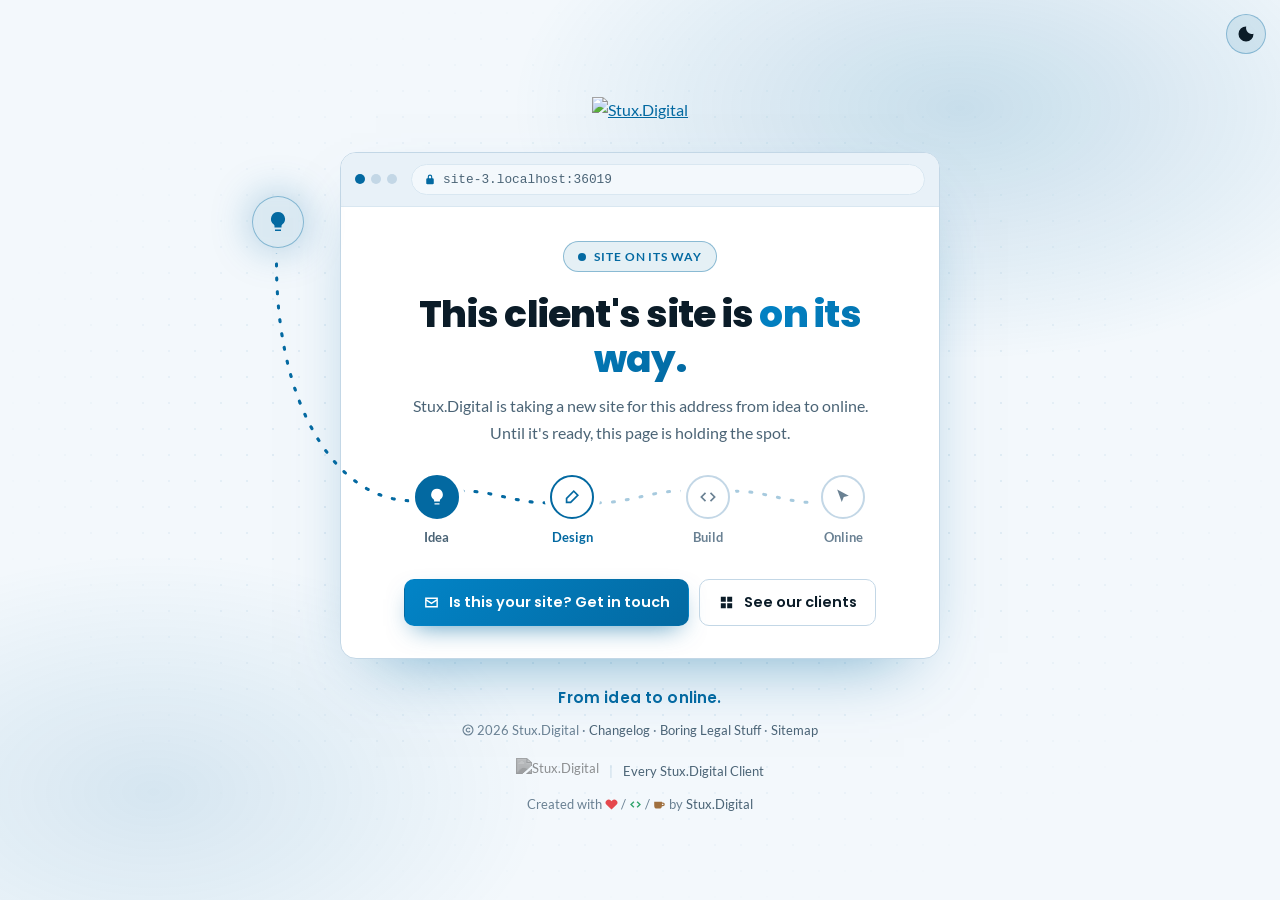
==== commit 95a211fe: "Release v1.0.3 See CHANGELOG.md for details." ====
--- a/index.html
+++ b/index.html
@@ -53,6 +53,7 @@
 
         <p class="tagline">From idea to online.</p>
         <p class="foot-links"><svg class="copy-glyph" viewBox="0 0 16 16" width="12" height="12" aria-hidden="true" focusable="false"><title>Copyright</title><circle cx="8" cy="8" r="6.6" fill="none" stroke="currentColor" stroke-width="1.5"/><path d="M10.2 6.3A2.6 2.6 0 1 0 10.2 9.7" fill="none" stroke="currentColor" stroke-width="1.5" stroke-linecap="round"/></svg><span class="sr-only">Copyright</span> <span data-copyright-years data-start="2026">2026</span> Stux.Digital &middot; <a href="/changelog" data-site-version>Changelog</a> &middot; <a href="/legal">Boring Legal Stuff</a> &middot; <a href="/sitemap/">Sitemap</a></p>
+        <div class="powered"><a href="https://stux.digital" class="powered-item" target="_blank" rel="noopener"><img class="powered-logo only-light" src="https://global.media.stux.digital/logo.png" alt="Stux.Digital" title="Stux.Digital" height="28"><img class="powered-logo only-dark" src="https://global.media.stux.digital/logo-light.png" alt="Stux.Digital" title="Stux.Digital" height="28"></a><span class="powered-sep" aria-hidden="true">|</span><a href="https://clients.stux.digital" class="powered-item" target="_blank" rel="noopener">Every Stux.Digital Client</a></div>
         <p class="made">Created with <svg class="made-i made-love" viewBox="0 0 16 16" aria-hidden="true" focusable="false"><title>Love</title><path d="M8 14.3 1.9 8.4A3.7 3.7 0 0 1 7.2 3.1L8 3.9l.8-.8a3.7 3.7 0 0 1 5.3 5.3z"/></svg> / <svg class="made-i made-code" viewBox="0 0 16 16" aria-hidden="true" focusable="false"><title>Code</title><path d="M5.4 3.9 1.3 8l4.1 4.1 1.2-1.2L3.7 8l2.9-2.9zm5.2 0L9.4 5.1 12.3 8l-2.9 2.9 1.2 1.2L14.7 8z"/></svg> / <svg class="made-i made-coffee" viewBox="0 0 16 16" aria-hidden="true" focusable="false"><title>Coffee</title><path d="M1.5 4.5h9.5v5A3.5 3.5 0 0 1 7.5 13h-2.5A3.5 3.5 0 0 1 1.5 9.5zM11 5.5h1.2a2.3 2.3 0 0 1 0 4.6H11V8.6h1.2a.8.8 0 0 0 0-1.6H11z"/></svg><span class="sr-only"> love, code and coffee</span> by <a href="https://stux.digital" target="_blank" rel="noopener">Stux.Digital</a></p>
     </main>
 
--- a/assets/css/site.css
+++ b/assets/css/site.css
@@ -82,6 +82,30 @@
 :root[data-theme="light"] .only-dark { display: none; }
 
 /* ── Background: soft sky glow and a dotted grid ── */
+/* The background path (site.js): the logo's winding dotted line from a glowing lightbulb, through
+   the progress steps where a page has them. It's drawn above the card but cut away under the bulb
+   and the step dots, so it reads as running into them. Pages without steps (legal, changelog…) keep
+   it behind the card, clear of the text. */
+.page-path { position: absolute; top: 0; left: 0; z-index: 3; pointer-events: none; overflow: visible; }
+.page-path path {
+    fill: none; stroke-width: 3; stroke-linecap: round; stroke-dasharray: 2 12;
+    animation: path-flow 9s linear infinite;
+}
+.page-path--behind, .path-bulb--behind { z-index: -1; }
+.page-path .track { stroke: rgba(var(--accent-rgb), 0.35); }
+.page-path .reached { stroke: var(--accent); }
+@keyframes path-flow { to { stroke-dashoffset: -280; } }
+.path-bulb {
+    position: absolute; z-index: 4; pointer-events: none;
+    display: grid; place-items: center; width: 52px; height: 52px; border-radius: 50%;
+    color: var(--accent); background: var(--accent-soft); border: 1px solid rgba(var(--accent-rgb), 0.4);
+    box-shadow: 0 0 40px rgba(var(--accent-rgb), 0.35);
+    -webkit-backdrop-filter: blur(6px); backdrop-filter: blur(6px);
+    animation: bulb 3.2s ease-in-out infinite;
+}
+.path-bulb[hidden] { display: none; }
+.path-bulb .ico { width: 24px; height: 24px; }
+@keyframes bulb { 50% { box-shadow: 0 0 64px rgba(var(--accent-rgb), 0.6); } }
 .bg { position: fixed; inset: 0; z-index: 0; pointer-events: none; overflow: hidden; }
 .bg::before {
     content: ""; position: absolute; inset: 0;
@@ -180,25 +204,13 @@
 }
 .lede { color: var(--muted); font-size: 1.02rem; max-width: 470px; margin: 0 auto 28px; }
 
-/* Progress steps on one winding dotted path, like the path in the logo: site.js draws it through
-   every step's dot, from the first step (the idea's lightbulb) to the last, brighter as far as
-   the current step. Done, in progress (pulsing), up next. */
+/* Progress steps, which the background path winds through (see .page-path). Done, in progress
+   (pulsing), up next. */
 .steps {
     list-style: none; margin: 0 0 30px; padding: 0;
     display: grid; grid-template-columns: repeat(4, minmax(0, 1fr)); gap: 8px;
     position: relative;
 }
-.steps-path {
-    position: absolute; inset: 0; width: 100%; height: 100%;
-    overflow: visible; pointer-events: none;
-}
-.steps-path path {
-    fill: none; stroke-width: 3; stroke-linecap: round; stroke-dasharray: 2 10;
-    animation: path-flow 9s linear infinite;
-}
-.steps-path .track { stroke: rgba(var(--accent-rgb), 0.32); }
-.steps-path .reached { stroke: var(--accent); }
-@keyframes path-flow { to { stroke-dashoffset: -240; } }
 .step { position: relative; z-index: 1; display: flex; flex-direction: column; align-items: center; gap: 8px; }
 .step-dot {
     display: grid; place-items: center; width: 44px; height: 44px; border-radius: 50%;
@@ -211,12 +223,6 @@
 .step--done .step-label { color: var(--muted); }
 .step--current .step-dot { border-color: var(--accent); color: var(--accent); animation: pulse 2s ease-out infinite; }
 .step--current .step-label { color: var(--accent-bright); }
-/* Where the path starts: the first step glows, like a lightbulb. */
-.step--done:first-child .step-dot { animation: bulb 3.2s ease-in-out infinite; }
-@keyframes bulb {
-    0%, 100% { box-shadow: 0 0 0 5px var(--card), 0 0 18px rgba(var(--accent-rgb), 0.35); }
-    50% { box-shadow: 0 0 0 5px var(--card), 0 0 34px rgba(var(--accent-rgb), 0.65); }
-}
 
 .actions { display: flex; flex-wrap: wrap; gap: 10px; justify-content: center; }
 .btn {
@@ -241,6 +247,14 @@
 .foot-links a:hover, .made a:hover { color: var(--text); }
 .copy-glyph { vertical-align: -1px; }
 .made-i { width: 13px; height: 13px; vertical-align: -2px; fill: currentColor; }
+/* The brand's logo, muted until hovered: deep on light, bright on dark (like the other brands' pages). */
+.powered { display: flex; align-items: center; justify-content: center; gap: .6rem; flex-wrap: wrap; margin: 12px 0 4px; font-size: 0.8rem; }
+.powered-item, .powered-item:visited { display: inline-flex; align-items: center; color: var(--muted); text-decoration: none; transition: color .2s; }
+.powered-item:hover, .powered-item:focus-visible { color: var(--text); }
+.powered-sep { color: var(--border-strong); }
+.powered-logo { height: 28px; width: auto; display: block; filter: grayscale(1); opacity: .55; transition: filter .2s, opacity .2s; }
+:root[data-theme="light"] .powered-logo { filter: grayscale(1) brightness(.6); }
+.powered-item:hover .powered-logo, .powered-item:focus-visible .powered-logo { filter: none; opacity: 1; }
 .made-love { color: #e5484d; }
 .made-code { color: #30a46c; }
 .made-coffee { color: #a0703f; }
@@ -325,6 +339,6 @@
 .site-banners { --banner-page-bg: var(--bg); --banner-text: var(--text); --banner-site: #38bdf8; --banner-site-light: #0369a1; }
 
 @media (prefers-reduced-motion: reduce) {
-    .steps-path path, .step--done:first-child .step-dot, .chip-dot, .step--current .step-dot { animation: none; }
+    .page-path path, .path-bulb, .chip-dot, .step--current .step-dot { animation: none; }
     .btn, .card { transition: none; }
 }
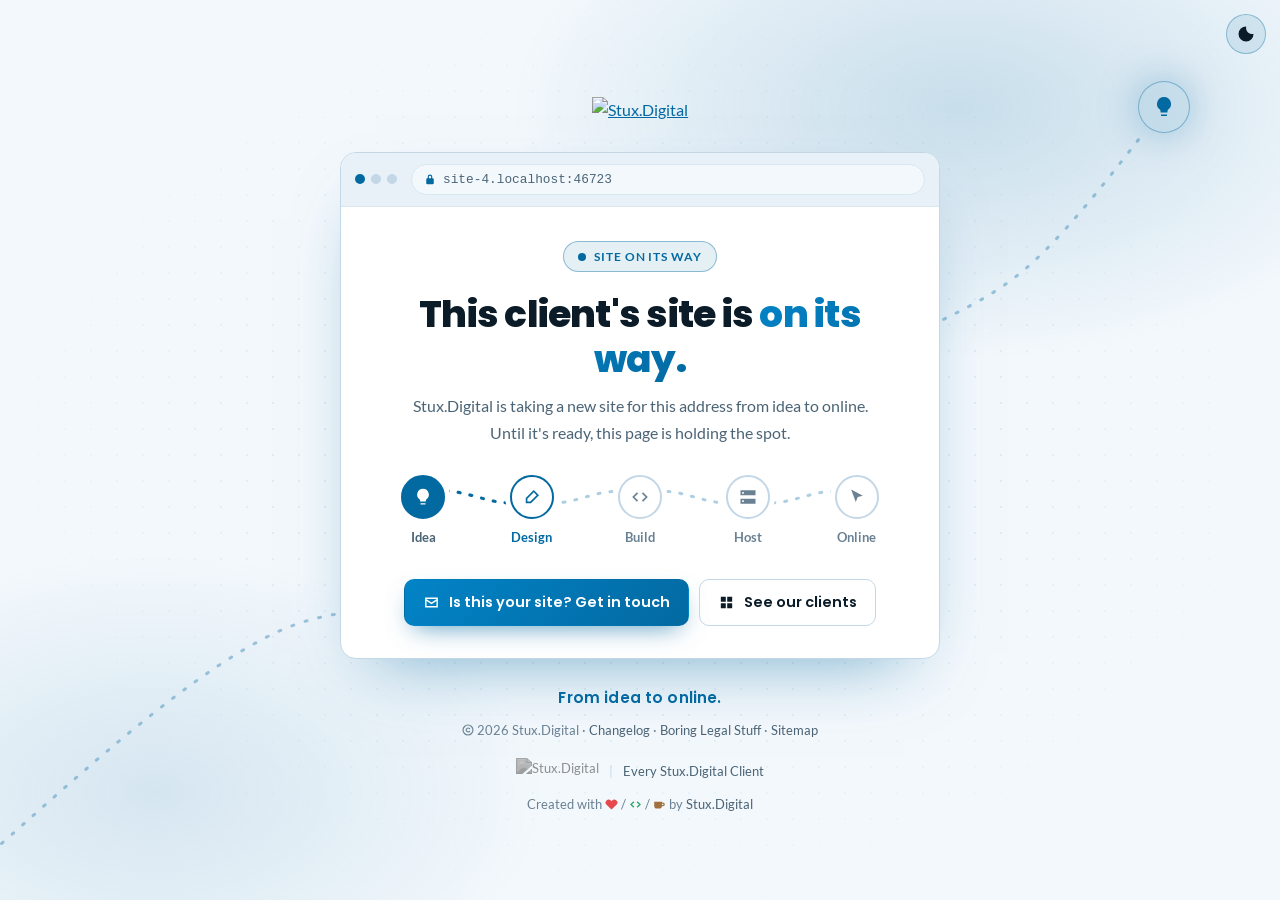
==== commit fd758ae7: "Release v1.0.5 See CHANGELOG.md for details." ====
--- a/index.html
+++ b/index.html
@@ -42,6 +42,7 @@
                     <li class="step step--done"><span class="step-dot"><svg class="ico" viewBox="0 0 24 24" aria-hidden="true" focusable="false"><path d="M9 21h6v-1.5H9zm3-19a7 7 0 0 0-4.2 12.6c.5.4.7.9.7 1.4v1.5h7V16c0-.5.2-1 .7-1.4A7 7 0 0 0 12 2z"/></svg></span><span class="step-label">Idea</span><span class="sr-only"> (Done)</span></li>
                     <li class="step step--current"><span class="step-dot"><svg class="ico" viewBox="0 0 24 24" aria-hidden="true" focusable="false"><path d="m14.1 3.6 6.3 6.3-9.6 9.6H4.5v-6.3zm0 2.8-7.6 7.6v3.5H10l7.6-7.6z"/></svg></span><span class="step-label">Design</span><span class="sr-only"> (In progress)</span></li>
                     <li class="step step--next"><span class="step-dot"><svg class="ico" viewBox="0 0 24 24" aria-hidden="true" focusable="false"><path d="M8.3 6.3 9.7 7.7 5.4 12l4.3 4.3-1.4 1.4L2.6 12zm7.4 0L21.4 12l-5.7 5.7-1.4-1.4 4.3-4.3-4.3-4.3z"/></svg></span><span class="step-label">Build</span><span class="sr-only"> (Up next)</span></li>
+                    <li class="step step--next"><span class="step-dot"><svg class="ico" viewBox="0 0 24 24" aria-hidden="true" focusable="false"><path d="M3 4h18v6H3zm2 2v2h2V6zm-2 8h18v6H3zm2 2v2h2v-2z"/></svg></span><span class="step-label">Host</span><span class="sr-only"> (Up next)</span></li>
                     <li class="step step--next"><span class="step-dot"><svg class="ico" viewBox="0 0 24 24" aria-hidden="true" focusable="false"><path d="M5 3l14 7.4-6.1 1.7L10.5 18z"/></svg></span><span class="step-label">Online</span><span class="sr-only"> (Up next)</span></li>
                 </ol>
                 <div class="actions">
--- a/assets/css/site.css
+++ b/assets/css/site.css
@@ -3,8 +3,9 @@
  *
  * Stux.Digital's two-tone sky blue, straight from the logo: #38bdf8 on dark, #0369a1 on light.
  * The twist on the Stux.Group placeholder pages: everything sits in a browser window like the
- * one in the logo (its address bar shows where the page is served), a winding path runs behind
- * the page to a lightbulb, and progress steps show where the site is on its way online.
+ * one in the logo (its address bar shows where the page is served), the logo's winding path
+ * runs from a lightbulb behind the page and again through the progress steps, which show where
+ * the site is on its way online.
  * Theme: <html data-theme="dark|light">, set before paint from stuxdigital-theme or the system.
  */
 
@@ -82,30 +83,29 @@
 :root[data-theme="light"] .only-dark { display: none; }
 
 /* ── Background: soft sky glow and a dotted grid ── */
-/* The background path (site.js): the logo's winding dotted line from a glowing lightbulb, through
-   the progress steps where a page has them. It's drawn above the card but cut away under the bulb
-   and the step dots, so it reads as running into them. Pages without steps (legal, changelog…) keep
-   it behind the card, clear of the text. */
-.page-path { position: absolute; top: 0; left: 0; z-index: 3; pointer-events: none; overflow: visible; }
-.page-path path {
-    fill: none; stroke-width: 3; stroke-linecap: round; stroke-dasharray: 2 12;
-    animation: path-flow 9s linear infinite;
-}
-.page-path--behind, .path-bulb--behind { z-index: -1; }
-.page-path .track { stroke: rgba(var(--accent-rgb), 0.35); }
-.page-path .reached { stroke: var(--accent); }
+/* Two copies of the logo's winding path (site.js), each from a lightbulb. The background one
+   starts at a glowing bulb in the top corner and winds down behind the card (wider screens only);
+   the steps' one is below, with .steps. */
+.bg-path {
+    position: fixed; inset: 0; width: 100%; height: 100%; z-index: 0;
+    pointer-events: none; overflow: visible;
+}
+.bg-path path {
+    fill: none; stroke: rgba(var(--accent-rgb), 0.35); stroke-width: 3; stroke-linecap: round;
+    stroke-dasharray: 2 12; animation: path-flow 9s linear infinite;
+}
 @keyframes path-flow { to { stroke-dashoffset: -280; } }
-.path-bulb {
-    position: absolute; z-index: 4; pointer-events: none;
+.bg-bulb {
+    position: fixed; z-index: 0; pointer-events: none;
     display: grid; place-items: center; width: 52px; height: 52px; border-radius: 50%;
     color: var(--accent); background: var(--accent-soft); border: 1px solid rgba(var(--accent-rgb), 0.4);
     box-shadow: 0 0 40px rgba(var(--accent-rgb), 0.35);
     -webkit-backdrop-filter: blur(6px); backdrop-filter: blur(6px);
     animation: bulb 3.2s ease-in-out infinite;
 }
-.path-bulb[hidden] { display: none; }
-.path-bulb .ico { width: 24px; height: 24px; }
+.bg-bulb .ico { width: 24px; height: 24px; }
 @keyframes bulb { 50% { box-shadow: 0 0 64px rgba(var(--accent-rgb), 0.6); } }
+@media (max-width: 640px) { .bg-path, .bg-bulb { display: none; } }
 .bg { position: fixed; inset: 0; z-index: 0; pointer-events: none; overflow: hidden; }
 .bg::before {
     content: ""; position: absolute; inset: 0;
@@ -204,13 +204,24 @@
 }
 .lede { color: var(--muted); font-size: 1.02rem; max-width: 470px; margin: 0 auto 28px; }
 
-/* Progress steps, which the background path winds through (see .page-path). Done, in progress
-   (pulsing), up next. */
+/* Progress steps on their own copy of the path: site.js draws it from the first step (the Idea
+   bulb, which glows like the background one) through every step to the last, brighter as far as
+   the current step. Done, in progress (pulsing), up next. */
 .steps {
     list-style: none; margin: 0 0 30px; padding: 0;
-    display: grid; grid-template-columns: repeat(4, minmax(0, 1fr)); gap: 8px;
+    display: grid; grid-auto-flow: column; grid-auto-columns: minmax(0, 1fr); gap: 8px;
     position: relative;
 }
+.steps-path {
+    position: absolute; inset: 0; width: 100%; height: 100%;
+    overflow: visible; pointer-events: none;
+}
+.steps-path path {
+    fill: none; stroke-width: 3; stroke-linecap: round; stroke-dasharray: 2 10;
+    animation: path-flow 9s linear infinite;
+}
+.steps-path .track { stroke: rgba(var(--accent-rgb), 0.32); }
+.steps-path .reached { stroke: var(--accent); }
 .step { position: relative; z-index: 1; display: flex; flex-direction: column; align-items: center; gap: 8px; }
 .step-dot {
     display: grid; place-items: center; width: 44px; height: 44px; border-radius: 50%;
@@ -223,6 +234,12 @@
 .step--done .step-label { color: var(--muted); }
 .step--current .step-dot { border-color: var(--accent); color: var(--accent); animation: pulse 2s ease-out infinite; }
 .step--current .step-label { color: var(--accent-bright); }
+/* Where the steps' path starts: the Idea step glows, like the bulb in the logo. */
+.step--done:first-child .step-dot { animation: step-bulb 3.2s ease-in-out infinite; }
+@keyframes step-bulb {
+    0%, 100% { box-shadow: 0 0 0 5px var(--card), 0 0 18px rgba(var(--accent-rgb), 0.35); }
+    50% { box-shadow: 0 0 0 5px var(--card), 0 0 34px rgba(var(--accent-rgb), 0.65); }
+}
 
 .actions { display: flex; flex-wrap: wrap; gap: 10px; justify-content: center; }
 .btn {
@@ -339,6 +356,6 @@
 .site-banners { --banner-page-bg: var(--bg); --banner-text: var(--text); --banner-site: #38bdf8; --banner-site-light: #0369a1; }
 
 @media (prefers-reduced-motion: reduce) {
-    .page-path path, .path-bulb, .chip-dot, .step--current .step-dot { animation: none; }
+    .bg-path path, .bg-bulb, .steps-path path, .step--done:first-child .step-dot, .chip-dot, .step--current .step-dot { animation: none; }
     .btn, .card { transition: none; }
 }
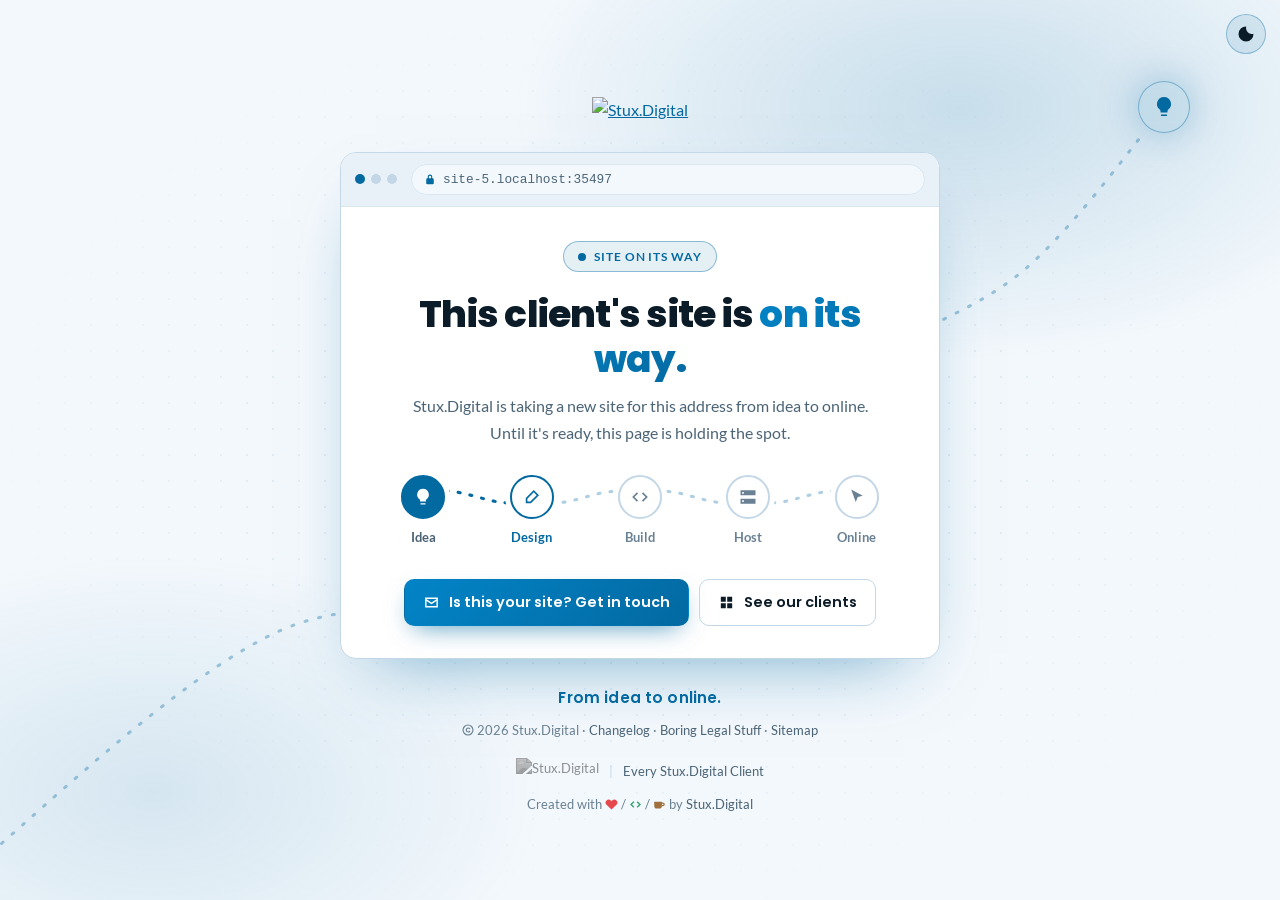
==== commit 83a32ead: "Release v1.0.6 See CHANGELOG.md for details." ====
--- a/index.html
+++ b/index.html
@@ -8,7 +8,8 @@
     <meta name="theme-color" content="#0b1218">
     <link rel="canonical" href="https://clientpage.stux.digital/">
     <link rel="icon" href="https://global.media.stux.digital/favicon.ico" sizes="any">
-    <link rel="icon" type="image/png" href="https://global.media.stux.digital/icon-light.png">
+    <link rel="icon" type="image/png" href="https://global.media.stux.digital/icon-dark.png" media="(prefers-color-scheme: light)">
+    <link rel="icon" type="image/png" href="https://global.media.stux.digital/icon-light.png" media="(prefers-color-scheme: dark)">
     <script>
     // Before paint: the theme picked earlier (stuxdigital-theme), else the system's.
     (function () {
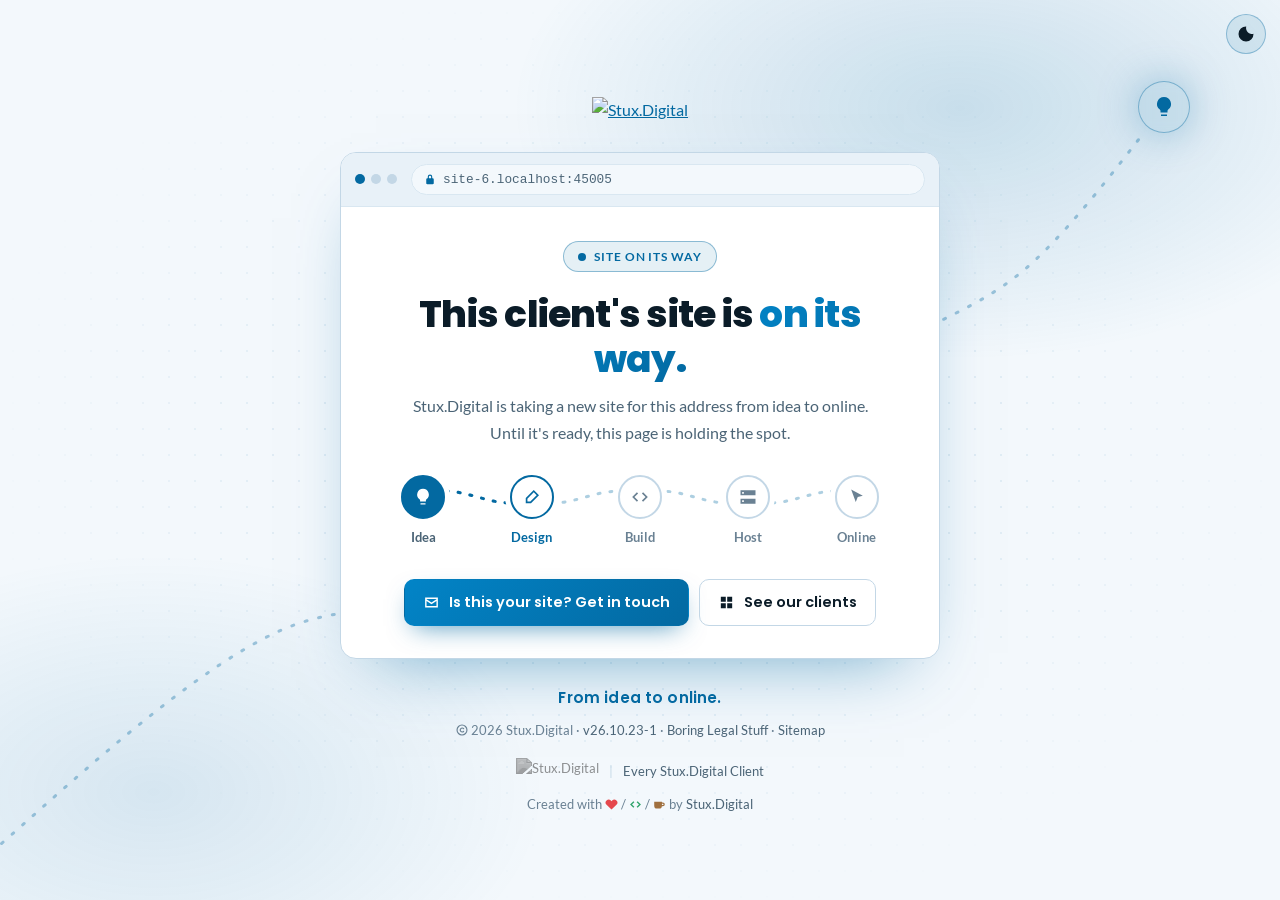
==== commit bdb37ce7: "Release v26.10.23-1 See CHANGELOG.md for details." ====
--- a/index.html
+++ b/index.html
@@ -7,9 +7,10 @@
     <meta name="description" content="This address belongs to a Stux.Digital client, and their new site is on its way.">
     <meta name="theme-color" content="#0b1218">
     <link rel="canonical" href="https://clientpage.stux.digital/">
-    <link rel="icon" href="https://global.media.stux.digital/favicon.ico" sizes="any">
-    <link rel="icon" type="image/png" href="https://global.media.stux.digital/icon-dark.png" media="(prefers-color-scheme: light)">
-    <link rel="icon" type="image/png" href="https://global.media.stux.digital/icon-light.png" media="(prefers-color-scheme: dark)">
+    <link rel="icon" href="/favicon.ico" sizes="48x48">
+    <link rel="icon" type="image/png" sizes="512x512" href="/assets/img/icon-512.png">
+    <link rel="apple-touch-icon" href="/apple-touch-icon.png">
+    <link rel="manifest" href="/site.webmanifest">
     <script>
     // Before paint: the theme picked earlier (stuxdigital-theme), else the system's.
     (function () {
@@ -21,6 +22,7 @@
     </script>
     <link rel="stylesheet" href="/assets/css/site.css">
     <link rel="stylesheet" href="/assets/site-banner.css">
+    <script id="discord:component-embed" type="application/json">{"component":{"type":17,"accent_color":3718648,"components":[{"type":9,"components":[{"type":10,"content":"-# [Stux.Digital](https://stux.digital)\n## [A client site on its way](https://clientpage.stux.digital/)\nThis address belongs to a Stux.Digital client, and their new site is on its way. Until it's ready, this page is holding the spot.\n-# From idea to online. Now: design"}],"accessory":{"type":11,"media":{"url":"https://global.media.stux.digital/icon-light.png"}}},{"type":1,"components":[{"type":2,"style":5,"label":"Stux.Digital","url":"https://stux.digital"},{"type":2,"style":5,"label":"Our clients","url":"https://clients.stux.digital"}]}]}}</script>
 </head>
 <body class="page page--home">
     <button type="button" id="theme-toggle" class="theme-toggle" title="Toggle light/dark mode" aria-label="Toggle light/dark mode"><svg class="ico ico-sun" viewBox="0 0 24 24" aria-hidden="true" focusable="false"><path d="M12 7a5 5 0 1 1 0 10 5 5 0 0 1 0-10zM11 1h2v3h-2zm0 19h2v3h-2zM1 11h3v2H1zm19 0h3v2h-3zM4.2 2.8l2.1 2.1-1.4 1.4-2.1-2.1zm14.9 14.9 2.1 2.1-1.4 1.4-2.1-2.1zM2.8 19.8l2.1-2.1 1.4 1.4-2.1 2.1zM17.7 4.9l2.1-2.1 1.4 1.4-2.1 2.1z"/></svg><svg class="ico ico-moon" viewBox="0 0 24 24" aria-hidden="true" focusable="false"><path d="M12.3 2a8 8 0 0 0 9.7 9.7A10 10 0 1 1 12.3 2z"/></svg></button>
